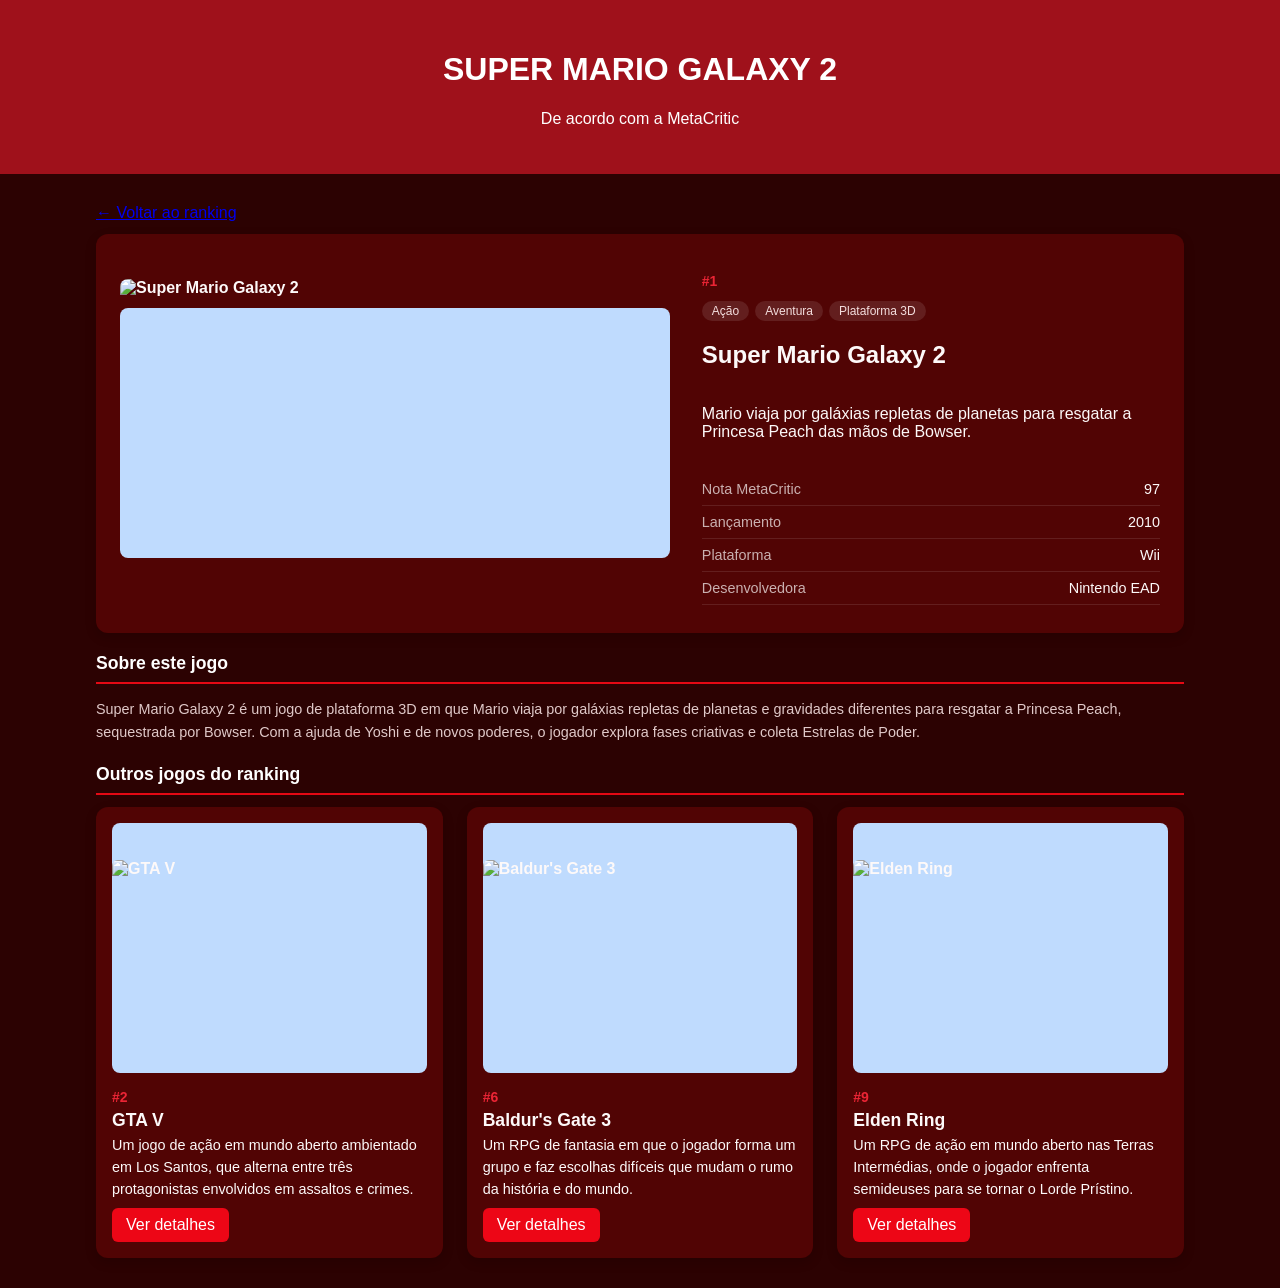
==== Projeto FE/super_mario_galaxy2.html @ 078b3e78 "Update super_mario_galaxy2.html" ====
<!DOCTYPE html>
<html lang="pt-BR">
<head>
    <!-- Define a codificação dos caracteres -->
    <meta charset="UTF-8">
    <meta name="viewport" content="width=device-width, initial-scale=1.0">

    <!-- Nome exibido na aba do navegador -->
    <title>Super Mario Galaxy 2</title>

    <!-- Importa o arquivo CSS externo (mesmo do index) -->
    <link rel="stylesheet" href="style.css">

    <!-- Estilos extras SOMENTE desta página (pode mover para o style.css) -->
    <style>
        /* Card de detalhes: imagem grande + conteúdo lado a lado */
        .detalhes {
            max-width: 1800px;
            margin: 20px auto;
            padding: 0 32px;
        }

        .detalhes .card {
            display: grid;
            grid-template-columns: minmax(0, 1.2fr) minmax(0, 1fr);
            gap: 32px;
            padding: 24px;
        }

        .detalhes .imagem {
            margin: 0 !important;
            padding: 0 !important;
            transform: none !important;
            position: static !important;
            align-self: center;
        }

        .detalhes .imagem img {
            margin: 0 !important;
            transform: none !important;
            position: static !important;
            width: 100%;
            aspect-ratio: 16 / 9;
            object-fit: cover;
            border-radius: 8px;
            display: block;
        }

        .detalhes .conteudo {
            display: flex;
            flex-direction: column;
            gap: 12px;
        }

        /* Tags de categoria */
        .tags { display: flex; flex-wrap: wrap; gap: 6px; }
        .tag {
            background: rgba(255, 255, 255, 0.1);
            color: #f3dede;
            font-size: 0.75rem;
            padding: 3px 10px;
            border-radius: 20px;
        }

        /* Ficha técnica */
        .ficha { list-style: none; padding: 0; margin: 4px 0; }
        .ficha li {
            display: flex;
            justify-content: space-between;
            padding: 8px 0;
            border-bottom: 1px solid rgba(255, 255, 255, 0.1);
            font-size: 0.9rem;
        }
        .ficha span { opacity: 0.7; }

        /* Seção "Sobre" */
        .sobre {
            max-width: 1800px;
            margin: 0 auto 20px;
            padding: 0 32px;
        }
        .sobre h2, .outros h2 {
            color: #fff;
            margin-bottom: 12px;
            padding-bottom: 8px;
            border-bottom: 2px solid #e50914;
        }
        .sobre p { line-height: 1.6; color: #e0c9c9; font-size: 0.9rem; }
        .sobre h2, .outros h2 { font-size: 1.1rem; }

        /* Título da seção dos outros jogos */
        .outros {
            max-width: 1800px;
            margin: 0 auto;
            padding: 0 32px;
        }

        .voltar {
            display: inline-block;
            margin-bottom: 12px;
        }

        /* Cards pequenos dos outros jogos */
        .ranking.mini {
            display: grid;
            grid-template-columns: repeat(3, minmax(0, 1fr));
            gap: 24px;
            max-width: 1800px;
            margin: 0 auto 24px;
            padding: 0 32px;
        }
        .ranking.mini .card {
            width: auto;
            max-width: none;
            margin: 0;
            padding: 16px;
            display: flex;
            flex-direction: column;
        }
        .ranking.mini .imagem img {
            width: 100%;
            height: auto;
            aspect-ratio: 16 / 9;
            object-fit: cover;
            border-radius: 6px;
            display: block;
        }
        .ranking.mini h2 { font-size: 1.1rem; margin: 4px 0; }
        .ranking.mini p {
            font-size: 0.9rem;
            line-height: 1.5;
            margin: 4px 0 8px;
            display: -webkit-box;
            -webkit-line-clamp: 3;
            -webkit-box-orient: vertical;
            overflow: hidden;
        }
        .ranking.mini .conteudo { flex-grow: 1; }

        @media (max-width: 800px) {
            .detalhes .card { grid-template-columns: 1fr; }
            .ranking.mini { grid-template-columns: 1fr; }
        }
    </style>
</head>

<body>

    <!-- Cabeçalho da página -->
    <header>
        <h1>SUPER MARIO GALAXY 2</h1>
        <p>De acordo com a MetaCritic</p>
    </header>

    <!-- Conteúdo principal -->
    <main>

        <!-- Detalhes do jogo -->
        <section class="detalhes">

            <!-- Botão de voltar no canto, acima do card -->
            <a href="index.html" class="voltar">&larr; Voltar ao ranking</a>

            <article class="card">
                <div class="imagem">
                    <img src="img/supermario2.jpg" alt="Super Mario Galaxy 2">
                </div>

                <div class="conteudo">
                    <span class="posicao">#1</span>

                    <div class="tags">
                        <span class="tag">Ação</span>
                        <span class="tag">Aventura</span>
                        <span class="tag">Plataforma 3D</span>
                    </div>

                    <h2>Super Mario Galaxy 2</h2>

                    <p>
                        Mario viaja por galáxias repletas de planetas para resgatar
                        a Princesa Peach das mãos de Bowser.
                    </p>

                    <ul class="ficha">
                        <li><span>Nota MetaCritic</span> 97</li>
                        <li><span>Lançamento</span> 2010</li>
                        <li><span>Plataforma</span> Wii</li>
                        <li><span>Desenvolvedora</span> Nintendo EAD</li>
                    </ul>

                </div>
            </article>
        </section>

        <!-- Sobre o jogo -->
        <section class="sobre">
            <h2>Sobre este jogo</h2>
            <p>
                Super Mario Galaxy 2 é um jogo de plataforma 3D em que Mario viaja por
                galáxias repletas de planetas e gravidades diferentes para resgatar a
                Princesa Peach, sequestrada por Bowser. Com a ajuda de Yoshi e de novos
                poderes, o jogador explora fases criativas e coleta Estrelas de Poder.
            </p>
        </section>

        <!-- Outros jogos -->
        <div class="outros">
            <h2>Outros jogos do ranking</h2>
        </div>

        <!-- Mesmo padrão de cards do index -->
        <section class="ranking mini">

            <!-- Card 1 -->
            <article class="card">
                <div class="imagem">
                    <img src="img/gtav.jpg" alt="GTA V">
                </div>
                <div class="conteudo">
                    <span class="posicao">#2</span>
                    <h2>GTA V</h2>
                    <p>Um jogo de ação em mundo aberto ambientado em Los Santos, que alterna entre três protagonistas envolvidos em assaltos e crimes.</p>
                    <a href="gtav.html">Ver detalhes</a>
                </div>
            </article>

            <!-- Card 2 -->
            <article class="card">
                <div class="imagem">
                    <img src="img/bg3.jpg" alt="Baldur's Gate 3">
                </div>
                <div class="conteudo">
                    <span class="posicao">#6</span>
                    <h2>Baldur's Gate 3</h2>
                    <p>Um RPG de fantasia em que o jogador forma um grupo e faz escolhas difíceis que mudam o rumo da história e do mundo.</p>
                    <a href="bg3.html">Ver detalhes</a>
                </div>
            </article>

            <!-- Card 3 -->
            <article class="card">
                <div class="imagem">
                    <img src="img/eldenring.jpg" alt="Elden Ring">
                </div>
                <div class="conteudo">
                    <span class="posicao">#9</span>
                    <h2>Elden Ring</h2>
                    <p>Um RPG de ação em mundo aberto nas Terras Intermédias, onde o jogador enfrenta semideuses para se tornar o Lorde Prístino.</p>
                    <a href="elden_ring.html">Ver detalhes</a>
                </div>
            </article>

        </section>
    </main>

</body>
</html>
---- Projeto FE/style.css ----
/*
==================================================
CSS — ATIVIDADE PRÁTICA
POSICIONAMENTO E RESPONSIVIDADE
==================================================

Objetivo:
Entender como o CSS controla tamanho,
espaçamento, aparência e distribuição
dos elementos HTML.
*/


/*
1. CONFIGURAÇÃO GERAL

O seletor * seleciona todos os elementos.
*/

* {
    /* Inclui padding e border no tamanho definido */
    box-sizing: border-box;
}


/*
2. BODY
*/

body {
    /* Define a família da fonte */
    font-family: Arial, sans-serif;

    /* Define a cor de fundo */
    background-color: #2c0202;

    /* Remove a margem padrão do navegador */
    margin: 0;

    /* Define a cor padrão dos textos */
    color: #fdf9f9;
}


/*
3. CABEÇALHO
*/

header {
    /* Cor de fundo */
    background-color: #9f111b;

    /* Cor dos textos */
    color: white;

    /* Espaçamento interno */
    padding: 30px;

    /* Centraliza o texto */
    text-align: center;
}


/*
4. CONTEÚDO PRINCIPAL
*/

main {
    /* O conteúdo ocupa 90% da largura */
    width: 90%;

    /* Centraliza horizontalmente */
    margin: 30px auto;
}


/*
5. RANKING — CSS GRID

.ranking é o elemento PAI.
.card são os elementos FILHOS.
*/

.ranking {
    /* Ativa o CSS Grid */
    display: grid;

    /*
    Cria três colunas iguais.

    DESAFIO:
    Experimente:
    repeat(2, 1fr)
    e depois:
    repeat(4, 1fr)
    */
    grid-template-columns: repeat(3, 1fr);

    /*
    Cria espaço ENTRE os cards.

    DESAFIO:
    Experimente alterar para 40px.
    */
    gap: 20px;
}


/*
6. TABLET

Quando a tela tiver até 900px,
o ranking passará para duas colunas.
*/

@media (max-width: 900px) {

    .ranking {

        /* Tablet: duas colunas */
        grid-template-columns: repeat(2, 1fr);

    }

}


/*
7. CELULAR

Quando a tela tiver até 600px,
o ranking passará para uma coluna.
*/

@media (max-width: 600px) {

    .ranking {

        /* Celular: uma coluna */
        grid-template-columns: 1fr;

    }

}


/*
8. CARD
*/

.card {
    /* Fundo branco */
    background-color: rgb(81, 4, 4);

    /* Arredonda os cantos */
    border-radius: 12px;

    /*
    Espaçamento interno.

    DESAFIO:
    Experimente 40px.
    */
    padding: 20px;

    /* Cria uma sombra */
    box-shadow: 0 4px 12px rgba(0, 0, 0, 0.15);
}


/*
9. ÁREA DA IMAGEM
*/

.imagem {
    /* Altura da área */
    height: 250px;

    /* Cor de fundo */
    background-color: #bfdbfe;

    /* Ativa Flexbox */
    display: flex;

    /* Centraliza horizontalmente */
    justify-content: center;

    /* Centraliza verticalmente */
    align-items: center;

    /* Texto em negrito */
    font-weight: bold;

    /* Cantos arredondados */
    border-radius: 8px;
}


/*
10. CONTEÚDO DO CARD
*/

.conteudo {
    /* Espaço acima do conteúdo */
    padding-top: 15px;
}


/*
11. POSIÇÃO
*/

.posicao {
    /* Cor */
    color: #eb2535;

    /* Negrito */
    font-weight: bold;

    /* Tamanho */
    font-size: 14px;
}


/*
12. TÍTULO
*/

.card h2 {
    /* Espaço acima */
    margin-top: 8px;

    /* Espaço abaixo */
    margin-bottom: 8px;
}


/*
13. LINK COMO BOTÃO
*/

.card a {
    /* Remove o sublinhado */
    text-decoration: none;

    /* Cor do texto */
    color: white;

    /* Cor do botão */
    background-color: #ed0616;

    /*
    Espaçamento:
    8px vertical
    14px horizontal

    DESAFIO:
    Experimente outros valores.
    */
    padding: 8px 14px;

    /* Cantos arredondados */
    border-radius: 6px;

    /* Permite trabalhar melhor o espaçamento do link */
    display: inline-block;
}


/*
14. HOVER

Aplica o estilo quando o mouse passa
sobre o link.
*/

.card a:hover {
    /* DESAFIO: altere esta cor */
    background-color: #1e40af;
}


/*
15. RODAPÉ
*/

footer {
    /* Cor de fundo */
    background-color: #9f111b;

    /* Cor do texto */
    color: white;

    /* Espaçamento interno */
    padding: 20px;

    /* Centraliza o texto */
    text-align: center;

    /* Espaço acima do rodapé */
    margin-top: 40px;
}


/*
==================================================
DESAFIOS
==================================================

1. Altere 3 colunas para 2.

2. Altere 3 colunas para 4.

3. Altere gap: 20px para 40px.

4. Altere padding: 20px para 40px.

5. Mude a cor do cabeçalho.

6. Mude a cor dos botões.

7. Altere a altura da área da imagem.

8. Diminua a janela do navegador e observe
   as Media Queries funcionando.

9. Explique:

   a) O que é display: grid?

   b) Para que serve 1fr?

   c) Para que serve gap?

   d) O que significa max-width?

   e) Qual a diferença entre margin e padding?

   f) Qual a diferença entre Grid e Flexbox?
==================================================
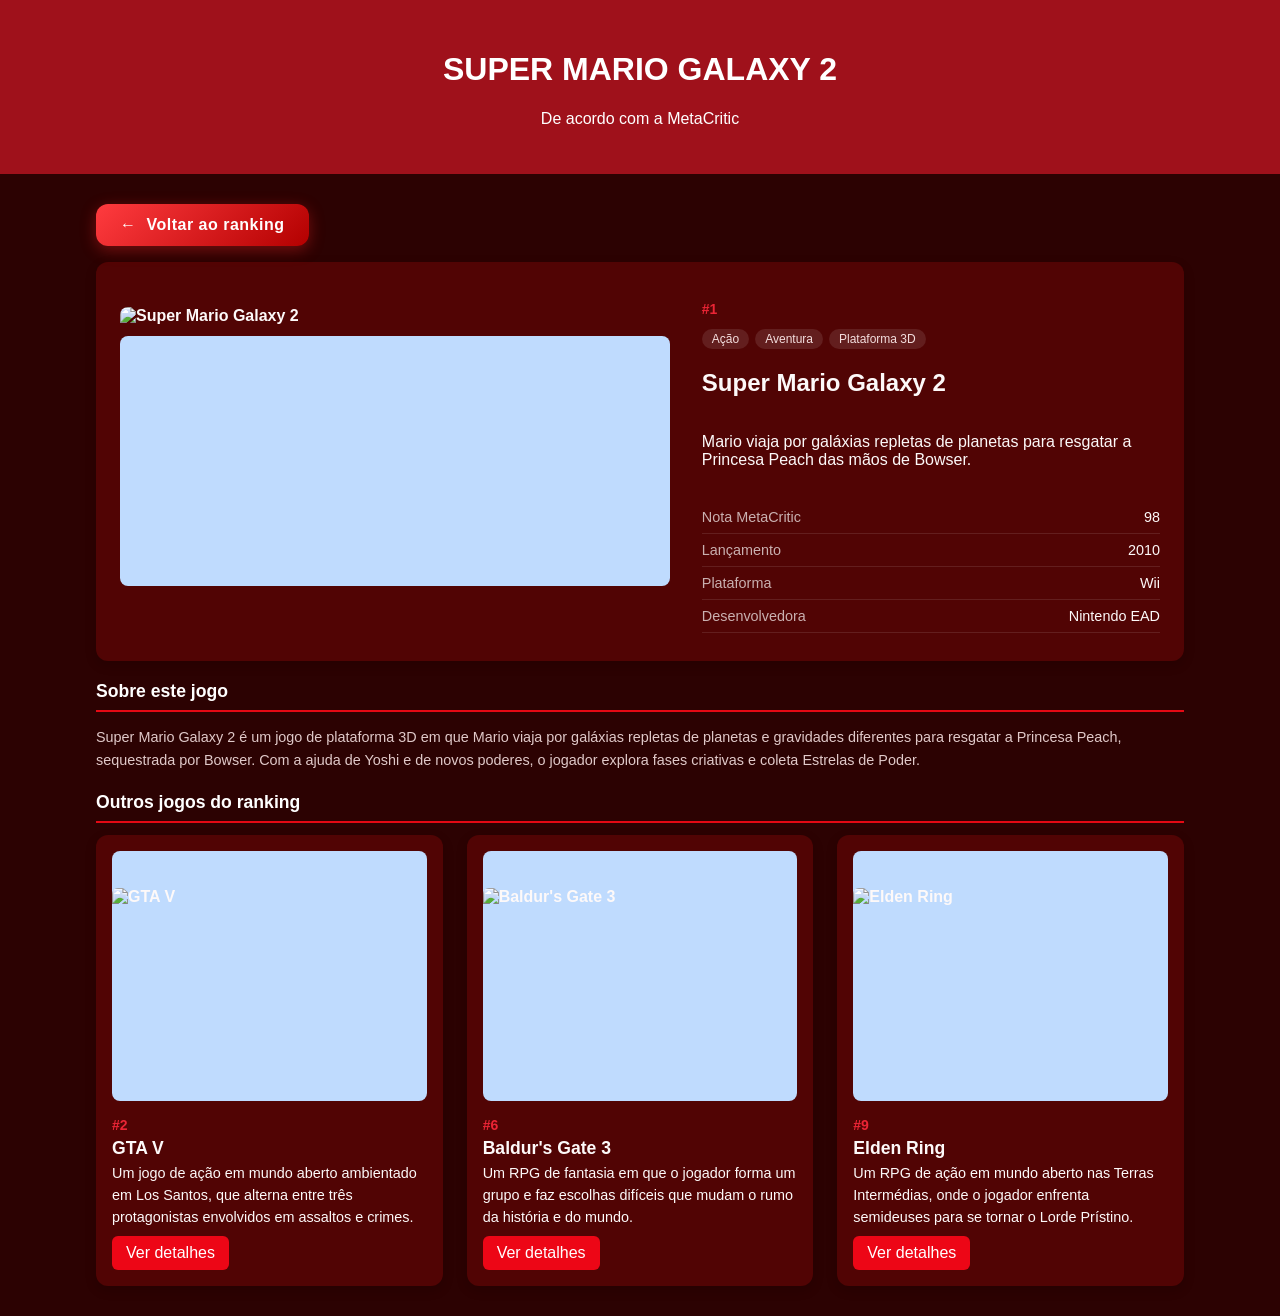
==== commit 714cecef: "Refactor Super Mario Galaxy 2 HTML and styles Updated the HTML structure and styles for the Super Ma" ====
--- a/Projeto FE/super_mario_galaxy2.html
+++ b/Projeto FE/super_mario_galaxy2.html
@@ -95,9 +95,42 @@
             padding: 0 32px;
         }
 
-        .voltar {
+        /* ===== BOTÃO VOLTAR AO RANKING ===== */
+        a.voltar {
+            display: inline-flex;
+            align-items: center;
+            gap: 10px;
+            padding: 12px 24px;
+            margin-bottom: 16px;
+            color: #fff;
+            background: linear-gradient(135deg, #ff3b3f, #b30000);
+            border-radius: 12px;
+            font-size: 1rem;
+            font-weight: 700;
+            letter-spacing: 0.5px;
+            text-decoration: none;
+            box-shadow: 0 4px 15px rgba(255, 40, 40, 0.35);
+            transition: all 0.3s ease;
+        }
+
+        a.voltar .seta {
             display: inline-block;
-            margin-bottom: 12px;
+            transition: transform 0.3s ease;
+        }
+
+        a.voltar:hover {
+            transform: translateY(-3px);
+            box-shadow: 0 8px 25px rgba(255, 40, 40, 0.6);
+            filter: brightness(1.15);
+        }
+
+        a.voltar:hover .seta {
+            transform: translateX(-5px);
+        }
+
+        a.voltar:active {
+            transform: translateY(0);
+            box-shadow: 0 2px 8px rgba(255, 40, 40, 0.4);
         }
 
         /* Cards pequenos dos outros jogos */
@@ -141,6 +174,7 @@
             .detalhes .card { grid-template-columns: 1fr; }
             .ranking.mini { grid-template-columns: 1fr; }
         }
+
     </style>
 </head>
 
@@ -158,8 +192,7 @@
         <!-- Detalhes do jogo -->
         <section class="detalhes">
 
-            <!-- Botão de voltar no canto, acima do card -->
-            <a href="index.html" class="voltar">&larr; Voltar ao ranking</a>
+            <a href="index.html" class="voltar"><span class="seta">←</span> Voltar ao ranking</a>
 
             <article class="card">
                 <div class="imagem">
@@ -183,7 +216,7 @@
                     </p>
 
                     <ul class="ficha">
-                        <li><span>Nota MetaCritic</span> 97</li>
+                        <li><span>Nota MetaCritic</span> 98</li>
                         <li><span>Lançamento</span> 2010</li>
                         <li><span>Plataforma</span> Wii</li>
                         <li><span>Desenvolvedora</span> Nintendo EAD</li>
--- a/Projeto FE/style.css
+++ b/Projeto FE/style.css
@@ -338,3 +338,4 @@
 
    f) Qual a diferença entre Grid e Flexbox?
 ==================================================
+
